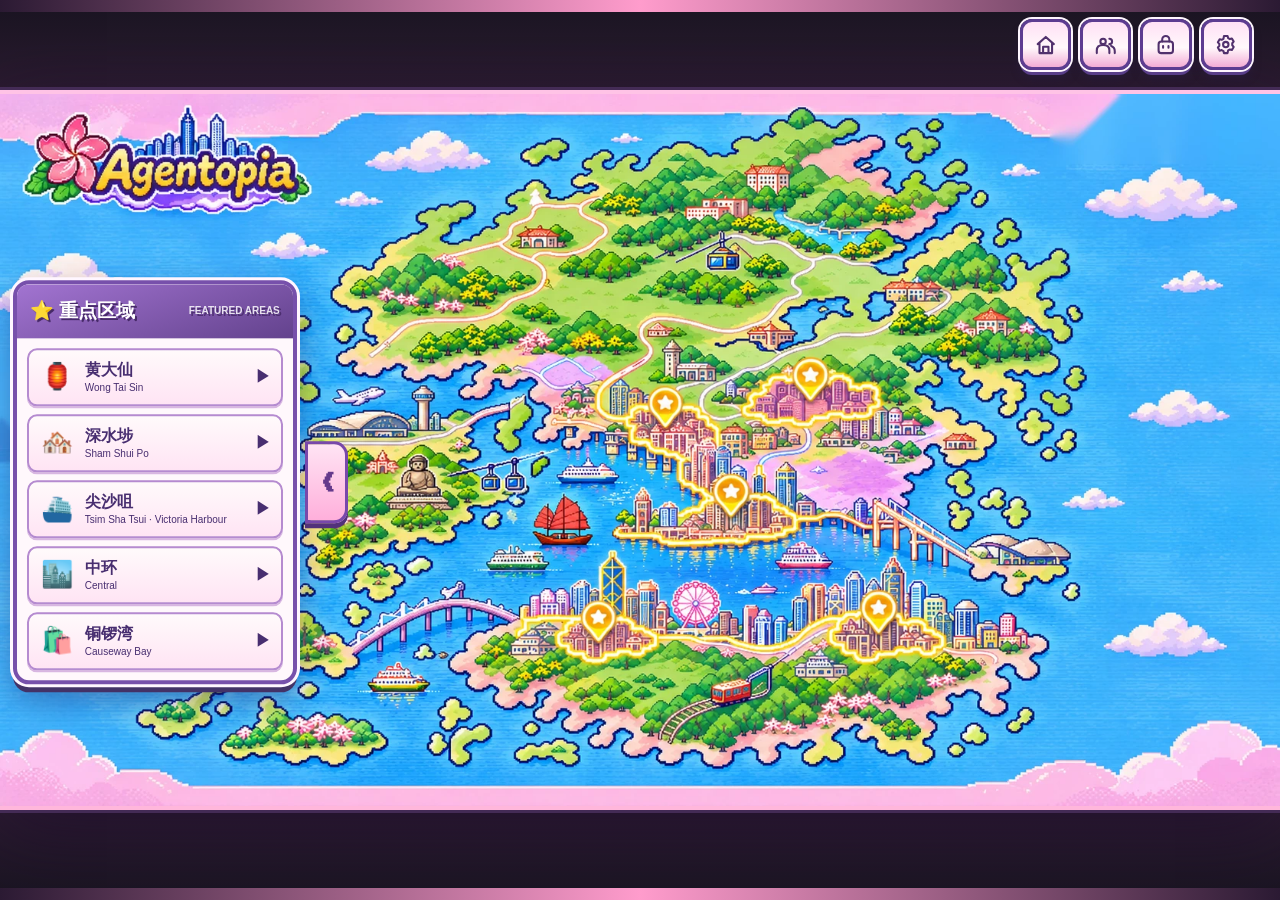
==== index.html @ 713b6c19 "Serve uploaded interactive map as the Pages homepage" ====
<!DOCTYPE html><html lang="zh-CN"><head><meta charset="UTF-8"><meta name="viewport" content="width=device-width,initial-scale=1"><title>Agentopia | Hong Kong World Map</title>
<style>
:root{--ink:#432754;--purple:#724fa6;--pink:#ffbde1;--cream:#fff7fb}*{box-sizing:border-box}html,body{margin:0;height:100%;overflow:hidden;font-family:'Trebuchet MS','PingFang SC','Microsoft YaHei',sans-serif;background:#1d1728;color:var(--ink)}button{cursor:pointer;font-family:inherit}body{background:linear-gradient(180deg,#191421 0%,#362039 16%,#f39dcd 50%,#362039 84%,#191421 100%)}.app{width:100vw;height:100dvh;display:grid;place-items:center;overflow:hidden;position:relative}.bar{position:absolute;left:0;right:0;height:12px;background:linear-gradient(90deg,#2b1a33,#ff9ccc,#2b1a33);z-index:3}.bar.top{top:0}.bar.bottom{bottom:0}.map-shell{position:relative;width:min(100vw,calc(100dvh * 1.775));aspect-ratio:1648/928;overflow:hidden;border-top:4px solid #ffc3e6;border-bottom:4px solid #ffb7db;box-shadow:0 0 0 3px #442b56,0 18px 70px #1d0a2c99;background:#6ac5ff}.map-view{position:absolute;inset:0;transform-origin:50% 50%;transition:transform .83s cubic-bezier(.19,.88,.2,1),filter .7s ease,opacity .67s ease}.map-art{width:100%;height:100%;object-fit:fill;display:block;image-rendering:auto;pointer-events:none;user-select:none}.hit{position:absolute;width:clamp(28px,3.2vw,49px);aspect-ratio:1;transform:translate(-50%,-50%);border:0;border-radius:50%;background:transparent;z-index:3;outline:none}.hit:focus-visible,.hit:hover{box-shadow:0 0 0 3px #fff,0 0 0 6px #ffd45d;background:#fffb9370}.hit:after{content:attr(data-name);position:absolute;top:110%;left:50%;transform:translateX(-50%) translateY(-3px);white-space:nowrap;background:#fff7fc;border:2px solid #774b9b;padding:5px 9px;color:#4d3170;font-size:clamp(11px,1.1vw,15px);font-weight:900;border-radius:9px;box-shadow:0 3px 0 #6b428c;opacity:0;pointer-events:none;transition:opacity .15s,transform .15s}.hit:hover:after,.hit:focus-visible:after{opacity:1;transform:translateX(-50%) translateY(0)}
/* Sidebar exists only as an HTML layer, not as image content */
.drawer{position:absolute;left:clamp(4px,1vw,16px);top:50%;transform:translateY(-42%);z-index:8;width:min(284px,31vw);transition:transform .35s cubic-bezier(.2,.8,.2,1)}.drawer.closed{transform:translate(calc(-100% - 20px),-42%)}.panel{border:4px solid #7750ab;border-radius:16px;box-shadow:0 0 0 3px #fff6ff,0 8px 0 #433267,0 14px 35px #291b5b72;overflow:hidden;background:#fff8fc}.panel-title{background:linear-gradient(160deg,#a274d1,#63428d);color:white;font-weight:900;font-size:19px;padding:14px 13px;text-shadow:2px 2px #462968;display:flex;align-items:center;gap:7px}.panel-title small{font-size:10px;opacity:.83;margin-left:auto}.nav{display:flex;flex-direction:column;padding:10px;gap:8px}.nav button{display:flex;align-items:center;gap:9px;text-align:left;width:100%;background:linear-gradient(#fffafb,#ffe4f4);border:2px solid #b58bd0;border-radius:10px;padding:9px;color:#482e70;min-height:58px;box-shadow:0 2px 0 #d8b6e1}.nav button:hover,.nav button:focus-visible{background:#ffe0f3;transform:translateX(3px);outline:2px solid #ffc75a}.em{font-size:26px;width:38px;text-align:center}.txt{flex:1}.txt strong{display:block;font-size:16px;line-height:1.3}.txt small{display:block;font-size:10px;line-height:1.3}.arr{font-size:17px}.drawer-toggle{position:absolute;left:calc(100% + 8px);top:50%;transform:translateY(-50%);width:43px;height:82px;border-radius:0 14px 14px 0;border:3px solid #7848aa;background:linear-gradient(#ffe4f4,#ffafdb);color:#65398b;font-size:25px;font-weight:bold;box-shadow:0 5px 0 #52327a}.drawer.closed .drawer-toggle{left:calc(100% + 18px)}.drawer-toggle:hover{background:#fff1fd}.zooming .map-view{transform:scale(3.7);filter:brightness(1.7) blur(3px);opacity:.15}.zooming .drawer{opacity:0;pointer-events:none}.destination{position:absolute;inset:0;background:#fff;z-index:15;display:none;flex-direction:column;animation:fadein .3s}.destination.show{display:flex}@keyframes fadein{from{opacity:0}to{opacity:1}}.dest-head{padding:16px 22px;background:#fce7f6;border-bottom:3px solid #be83ce;display:flex;align-items:center;gap:18px;flex-wrap:wrap}.back{border:2px solid #8554ae;padding:10px 15px;background:#fff;border-radius:10px;color:#613b80;font-size:14px;font-weight:900;box-shadow:0 3px 0 #ccb0e6}.dest-head strong{font-size:24px;color:#5e3a87}.dest-head small{font-size:13px;color:#9174ab;margin-left:10px}.blank{background:#fff;flex:1;display:grid;place-items:center}.blank-inside{border:3px dashed #d5c7df;border-radius:15px;padding:20px 30px;color:#a88bbd;text-align:center}.blank-inside h3{margin:0 0 8px;font-size:18px}.blank-inside p{margin:0;font-size:12px}.dest-foot{text-align:center;padding:10px;background:#fff8fc;color:#af9cc1;font-size:11px}
@media(max-width:850px){.drawer{width:min(255px,53vw);transform:translateY(-40%)}.drawer.closed{transform:translate(calc(-100% - 20px),-40%)}.panel-title{font-size:14px;padding:9px}.nav{padding:7px;gap:5px}.nav button{padding:5px;min-height:44px}.txt strong{font-size:12px}.txt small{font-size:9px}.em{font-size:19px;width:25px}.drawer-toggle{width:33px;height:61px;font-size:19px}.hit{width:36px}}@media(max-height:560px){.drawer{transform:translateY(-40%)}.drawer.closed{transform:translate(calc(-100% - 20px),-40%)}.nav button{min-height:39px}.panel-title{padding:7px}.em{font-size:17px}}@media(prefers-reduced-motion:reduce){*,*:before,*:after{transition-duration:.01ms!important;animation-duration:.01ms!important}}

/* DOM-based toolbar: nothing is baked into the map illustration. */
.toolbar{position:absolute;z-index:11;right:clamp(10px,2.2vw,35px);top:clamp(10px,1.5vw,24px);display:flex;gap:9px;align-items:center}
.tool{height:clamp(39px,4vw,56px);width:clamp(39px,4vw,56px);display:grid;place-items:center;background:linear-gradient(#ffe0f5,#fff8fb 57%,#f3acd6);color:#51316d;border:3px solid #5d3c91;border-radius:12px;box-shadow:0 0 0 2px #fef6fe,0 5px 0 #593e89,0 8px 10px #29204a63;transition:transform .14s,filter .14s}
.tool:hover,.tool:focus-visible{transform:translateY(-3px);filter:brightness(1.08);outline:2px solid #ffe05f}.tool svg{width:65%;height:65%;stroke:currentColor;stroke-width:2.3;stroke-linecap:round;stroke-linejoin:round;fill:none}.tool.active{background:linear-gradient(#fff4a3,#ffcb6d);color:#65356c}
.modal-scrim{display:none;position:absolute;inset:0;z-index:20;background:#120d2699;align-items:center;justify-content:center;padding:15px}.modal-scrim.open{display:flex}.modal{background:#fff8fc;border:4px solid #7750aa;outline:3px solid #fff;box-shadow:0 14px 50px #120b3899;border-radius:16px;width:min(440px,94vw);overflow:hidden}.modal-head{background:linear-gradient(90deg,#9e67cb,#66438f);color:#fff;padding:14px 17px;display:flex;justify-content:space-between;align-items:center;font-weight:900;font-size:20px}.close-modal{background:#fff;border:2px solid #603b89;border-radius:8px;width:33px;height:33px;color:#66438f;font-size:20px;font-weight:bold}.modal-body{padding:24px;line-height:1.6}.modal-body p{margin:8px 0}.modal-body label{display:flex;align-items:center;gap:10px;cursor:pointer;font-weight:700;margin:8px 0}.modal-body input{accent-color:#8352ad}
body.pink-theme{background:linear-gradient(180deg,#ab548c,#ffd4e9 14%,#ffe4f3 50%,#ffd4e9 86%,#ab548c)}
@media(max-width:850px){.toolbar{gap:5px;right:9px;top:8px}.tool{width:34px;height:34px;border-width:2px;border-radius:8px}}
</style></head><body><main class="app" id="app"><div class="bar top"></div><div class="bar bottom"></div><section class="map-shell" id="shell" aria-label="Agentopia 香港世界地图"><div class="map-view" id="mapView"><img class="map-art" alt="香港像素风地图，五个地区有金色高亮标记" src="[data-uri]"><div id="hits"></div></div><aside class="drawer" id="drawer"><div class="panel"><div class="panel-title">⭐ 重点区域 <small>FEATURED AREAS</small></div><nav class="nav" id="nav"></nav></div><button class="drawer-toggle" id="toggle" type="button" aria-expanded="true" aria-label="收起重点区域菜单">❮</button></aside></section><div class="toolbar" aria-label="游戏功能菜单">
<button class="tool" id="homeTool" aria-label="首页" title="首页"><svg viewBox="0 0 24 24"><path d="m3 11 9-8 9 8M5 10v11h14V10M9 21v-7h6v7"/></svg></button>
<button class="tool" data-panel="friends" aria-label="好友与社交" title="好友与社交"><svg viewBox="0 0 24 24"><circle cx="9" cy="8" r="3"/><path d="M2 21v-3c0-4 3-6 7-6s7 2 7 6v3M16 5a3 3 0 0 1 0 6m2 2c3 1 4 3 4 6v2"/></svg></button>
<button class="tool" data-panel="bag" aria-label="背包" title="背包"><svg viewBox="0 0 24 24"><rect x="4" y="8" width="16" height="13" rx="3"/><path d="M8 8V6a4 4 0 0 1 8 0v2M9 13v2m6-2v2"/></svg></button>
<button class="tool" data-panel="settings" aria-label="设置" title="设置"><svg viewBox="0 0 24 24"><path d="M10 2h4l.6 2.3 2 1.1 2.2-.7 2 3.5-1.6 1.8v2.3l1.6 1.8-2 3.5-2.2-.7-2 1.1L14 21h-4l-.6-2.3-2-1.1-2.2.7-2-3.5 1.6-1.8v-2.3L3.2 9l2-3.5 2.2.7 2-1.1z"/><circle cx="12" cy="11.5" r="3"/></svg></button>
</div><div class="modal-scrim" id="modalScrim" role="presentation"><section class="modal" role="dialog" aria-modal="true" aria-labelledby="modalTitle"><div class="modal-head"><span id="modalTitle"></span><button class="close-modal" id="closeModal" aria-label="关闭">×</button></div><div class="modal-body" id="modalBody"></div></section></div><section class="destination" id="destination"><header class="dest-head"><button class="back" id="back">← 返回香港地图</button><div><strong id="destCN"></strong><small id="destEN"></small></div></header><div class="blank"><div class="blank-inside"><h3>AREA MAP · COMING SOON</h3><p>这里预留未来的 2D 像素街区地图</p></div></div><div class="dest-foot">Agentopia · Hong Kong World</div></section></main><script>
const locations=[{name:'黄大仙',en:'Wong Tai Sin',icon:'🏮',x:63.3,y:39.6},{name:'深水埗',en:'Sham Shui Po',icon:'🏘️',x:52.0,y:43.3},{name:'尖沙咀',en:'Tsim Sha Tsui · Victoria Harbour',icon:'⛴️',x:57.2,y:56.7},{name:'中环',en:'Central',icon:'🏙️',x:46.8,y:74.3},{name:'铜锣湾',en:'Causeway Bay',icon:'🛍️',x:68.7,y:72.5}];
const app=document.getElementById('app'),shell=document.getElementById('shell'),view=document.getElementById('mapView'),drawer=document.getElementById('drawer'),toggle=document.getElementById('toggle'),nav=document.getElementById('nav'),hits=document.getElementById('hits'),dest=document.getElementById('destination');let timer;
locations.forEach(p=>{const b=document.createElement('button');b.type='button';b.innerHTML=`<span class="em">${p.icon}</span><span class="txt"><strong>${p.name}</strong><small>${p.en}</small></span><span class="arr">▶</span>`;b.onclick=()=>enter(p);nav.appendChild(b);const h=document.createElement('button');h.type='button';h.className='hit';h.style.left=p.x+'%';h.style.top=p.y+'%';h.dataset.name=p.name;h.setAttribute('aria-label',`进入${p.name}`);h.onclick=()=>enter(p);hits.appendChild(h)});
toggle.onclick=()=>{const isClosed=drawer.classList.toggle('closed');toggle.textContent=isClosed?'❯':'❮';toggle.setAttribute('aria-expanded',String(!isClosed));toggle.setAttribute('aria-label',isClosed?'展开重点区域菜单':'收起重点区域菜单')};
function enter(p){if(app.classList.contains('zooming'))return;view.style.transformOrigin=p.x+'% '+p.y+'%';document.getElementById('destCN').textContent=p.icon+' '+p.name;document.getElementById('destEN').textContent=p.en;app.classList.add('zooming');clearTimeout(timer);timer=setTimeout(()=>{dest.classList.add('show');},760)}
function goBack(){clearTimeout(timer);dest.classList.remove('show');app.classList.remove('zooming');setTimeout(()=>view.style.transformOrigin='50% 50%',880)}document.getElementById('back').onclick=goBack;document.addEventListener('keydown',e=>{if(e.key==='Escape'&&dest.classList.contains('show'))goBack()});

const modalScrim=document.getElementById('modalScrim');
const modalTitle=document.getElementById('modalTitle');
const modalBody=document.getElementById('modalBody');
const openPanel=kind=>{
 const panels={
 friends:['👥 好友与社交','<p>Agentopia 的好友与多人互动入口。</p><p>好友列表与 Agent 互动功能将在这里接入。</p>'],
 bag:['🎒 我的背包','<p>这里将展示玩家收集的物品与道具。</p><p>当前为可交互的界面占位。</p>'],
 settings:['⚙️ 游戏设置','<p>选择网页背景主题：</p><label><input type="radio" name="theme" value="dark" '+(!document.body.classList.contains('pink-theme')?'checked':'')+'> 暗色 / 紫黑</label><label><input type="radio" name="theme" value="pink" '+(document.body.classList.contains('pink-theme')?'checked':'')+'> 粉色 / 樱花</label>']
 };
 modalTitle.textContent=panels[kind][0];modalBody.innerHTML=panels[kind][1];modalScrim.classList.add('open');
 document.querySelectorAll('input[name="theme"]').forEach(el=>el.onchange=()=>document.body.classList.toggle('pink-theme',el.value==='pink'));
};
document.querySelectorAll('[data-panel]').forEach(b=>b.addEventListener('click',()=>openPanel(b.dataset.panel)));
document.getElementById('homeTool').addEventListener('click',()=>{modalScrim.classList.remove('open');goBack();});
document.getElementById('closeModal').addEventListener('click',()=>modalScrim.classList.remove('open'));
modalScrim.addEventListener('click',e=>{if(e.target===modalScrim)modalScrim.classList.remove('open')});
document.addEventListener('keydown',e=>{if(e.key==='Escape')modalScrim.classList.remove('open')});
</script></body></html>
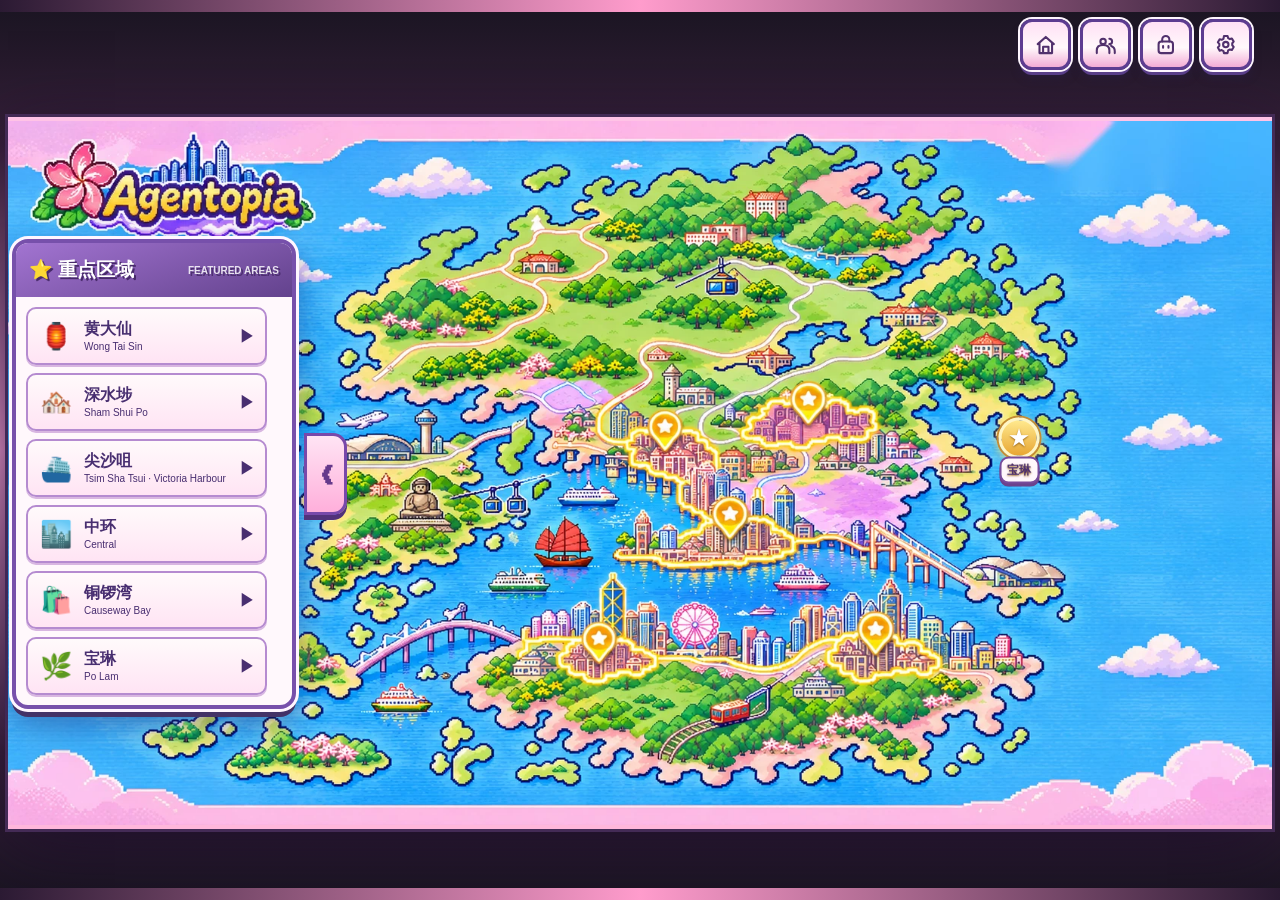
==== commit 5a121312: "Adapt map layout to screens, scroll area menu, and add Po Lam" ====
--- a/index.html
+++ b/index.html
@@ -12,15 +12,37 @@
 .modal-scrim{display:none;position:absolute;inset:0;z-index:20;background:#120d2699;align-items:center;justify-content:center;padding:15px}.modal-scrim.open{display:flex}.modal{background:#fff8fc;border:4px solid #7750aa;outline:3px solid #fff;box-shadow:0 14px 50px #120b3899;border-radius:16px;width:min(440px,94vw);overflow:hidden}.modal-head{background:linear-gradient(90deg,#9e67cb,#66438f);color:#fff;padding:14px 17px;display:flex;justify-content:space-between;align-items:center;font-weight:900;font-size:20px}.close-modal{background:#fff;border:2px solid #603b89;border-radius:8px;width:33px;height:33px;color:#66438f;font-size:20px;font-weight:bold}.modal-body{padding:24px;line-height:1.6}.modal-body p{margin:8px 0}.modal-body label{display:flex;align-items:center;gap:10px;cursor:pointer;font-weight:700;margin:8px 0}.modal-body input{accent-color:#8352ad}
 body.pink-theme{background:linear-gradient(180deg,#ab548c,#ffd4e9 14%,#ffe4f3 50%,#ffd4e9 86%,#ab548c)}
 @media(max-width:850px){.toolbar{gap:5px;right:9px;top:8px}.tool{width:34px;height:34px;border-width:2px;border-radius:8px}}
-</style></head><body><main class="app" id="app"><div class="bar top"></div><div class="bar bottom"></div><section class="map-shell" id="shell" aria-label="Agentopia 香港世界地图"><div class="map-view" id="mapView"><img class="map-art" alt="香港像素风地图，五个地区有金色高亮标记" src="[data-uri]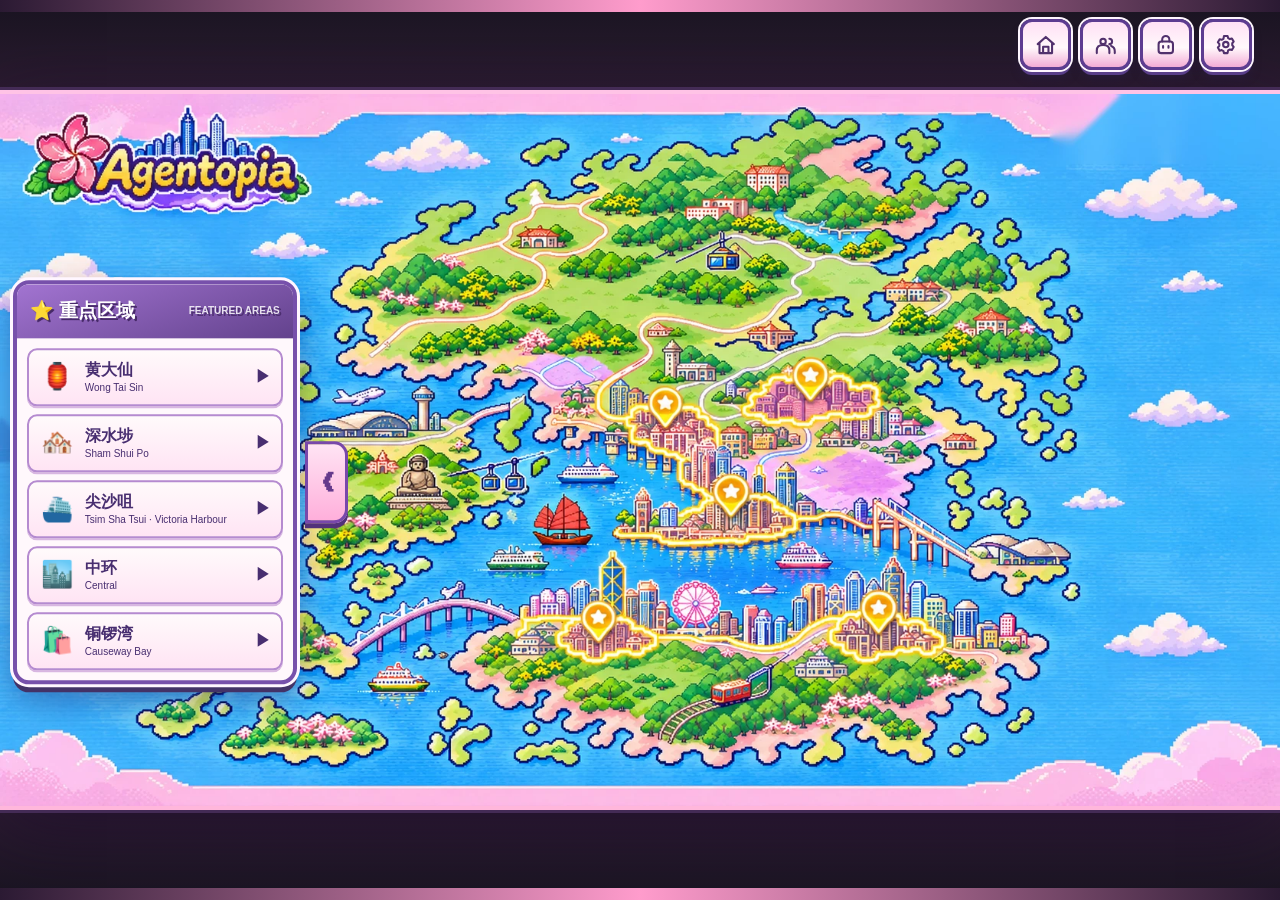
==== commit c26ab9ad: "Revert "Adapt map layout to screens, scroll area menu, and add Po Lam" This reverts commit 5a121312b" ====
--- a/index.html
+++ b/index.html
@@ -12,37 +12,15 @@
 .modal-scrim{display:none;position:absolute;inset:0;z-index:20;background:#120d2699;align-items:center;justify-content:center;padding:15px}.modal-scrim.open{display:flex}.modal{background:#fff8fc;border:4px solid #7750aa;outline:3px solid #fff;box-shadow:0 14px 50px #120b3899;border-radius:16px;width:min(440px,94vw);overflow:hidden}.modal-head{background:linear-gradient(90deg,#9e67cb,#66438f);color:#fff;padding:14px 17px;display:flex;justify-content:space-between;align-items:center;font-weight:900;font-size:20px}.close-modal{background:#fff;border:2px solid #603b89;border-radius:8px;width:33px;height:33px;color:#66438f;font-size:20px;font-weight:bold}.modal-body{padding:24px;line-height:1.6}.modal-body p{margin:8px 0}.modal-body label{display:flex;align-items:center;gap:10px;cursor:pointer;font-weight:700;margin:8px 0}.modal-body input{accent-color:#8352ad}
 body.pink-theme{background:linear-gradient(180deg,#ab548c,#ffd4e9 14%,#ffe4f3 50%,#ffd4e9 86%,#ab548c)}
 @media(max-width:850px){.toolbar{gap:5px;right:9px;top:8px}.tool{width:34px;height:34px;border-width:2px;border-radius:8px}}
-
-/* Keep controls within the viewport, independently of the map aspect ratio. */
-.app{height:100vh;height:100dvh;padding:64px 8px 18px}
-.map-shell{width:min(100%,calc((100dvh - 82px)*1648/928));aspect-ratio:1648/928}
-.drawer{left:12px;top:76px;bottom:28px;transform:none;width:min(284px,32vw);display:flex;align-items:center;pointer-events:none}
-.drawer.closed{transform:translateX(calc(-100% - 20px))}
-.panel{width:100%;max-height:100%;display:flex;flex-direction:column;pointer-events:auto}
-.panel-title{flex-shrink:0}.nav{min-height:0;overflow-y:scroll;overflow-x:hidden;overscroll-behavior:contain;scrollbar-gutter:stable;scrollbar-width:auto;scrollbar-color:#9764bb #f4e2f2;touch-action:pan-y}
-.nav::-webkit-scrollbar{width:10px}.nav::-webkit-scrollbar-track{background:#f4e2f2;border-radius:8px}.nav::-webkit-scrollbar-thumb{background:#9764bb;border:2px solid #f4e2f2;border-radius:8px}
-.nav button{flex-shrink:0}.drawer-toggle{pointer-events:auto}.txt{min-width:0}.txt small{overflow-wrap:anywhere}
-.hit.new-area{background:linear-gradient(#ffe98e,#e8a633);border:3px solid #fff5c6;color:white;box-shadow:0 0 0 2px #c48c35,0 3px 12px #ffdd68;font-size:22px;text-shadow:0 1px 2px #97641a}
-.hit.new-area:after{opacity:1;top:112%;font-size:12px;padding:3px 6px}
-.modal{max-height:calc(100dvh - 36px);display:flex;flex-direction:column}.modal-head{flex-shrink:0}.modal-body{overflow-y:auto;min-height:0}.destination{overflow-y:auto}.blank{min-height:180px;padding:16px}
-@media(max-width:600px) and (orientation:portrait){
-.app{display:flex;flex-direction:column;justify-content:flex-start;padding:64px 8px 18px;gap:16px}
-.map-shell{width:100%;flex-shrink:0}
-.drawer{position:relative;left:auto;top:auto;bottom:auto;transform:none;width:calc(100% - 46px);align-self:flex-start;flex:1;min-height:0;align-items:stretch}
-.drawer.closed{transform:translateX(calc(-100% - 20px))}.panel{max-height:100%}
-.panel-title{font-size:16px;padding:10px}.nav button{min-height:54px}.txt strong{font-size:15px}.txt small{font-size:11px}.drawer-toggle{left:calc(100% + 6px)}
-.hit{width:28px}.hit.new-area{font-size:16px}.hit.new-area:after{font-size:10px}
-}
-@media(max-height:450px) and (orientation:landscape){.drawer{top:58px;bottom:16px}.panel-title{padding:7px}.nav button{min-height:44px}}
-</style></head><body><main class="app" id="app"><div class="bar top"></div><div class="bar bottom"></div><section class="map-shell" id="shell" aria-label="Agentopia 香港世界地图"><div class="map-view" id="mapView"><img class="map-art" alt="香港像素风地图，六个地区设有可交互入口" src="[data-uri]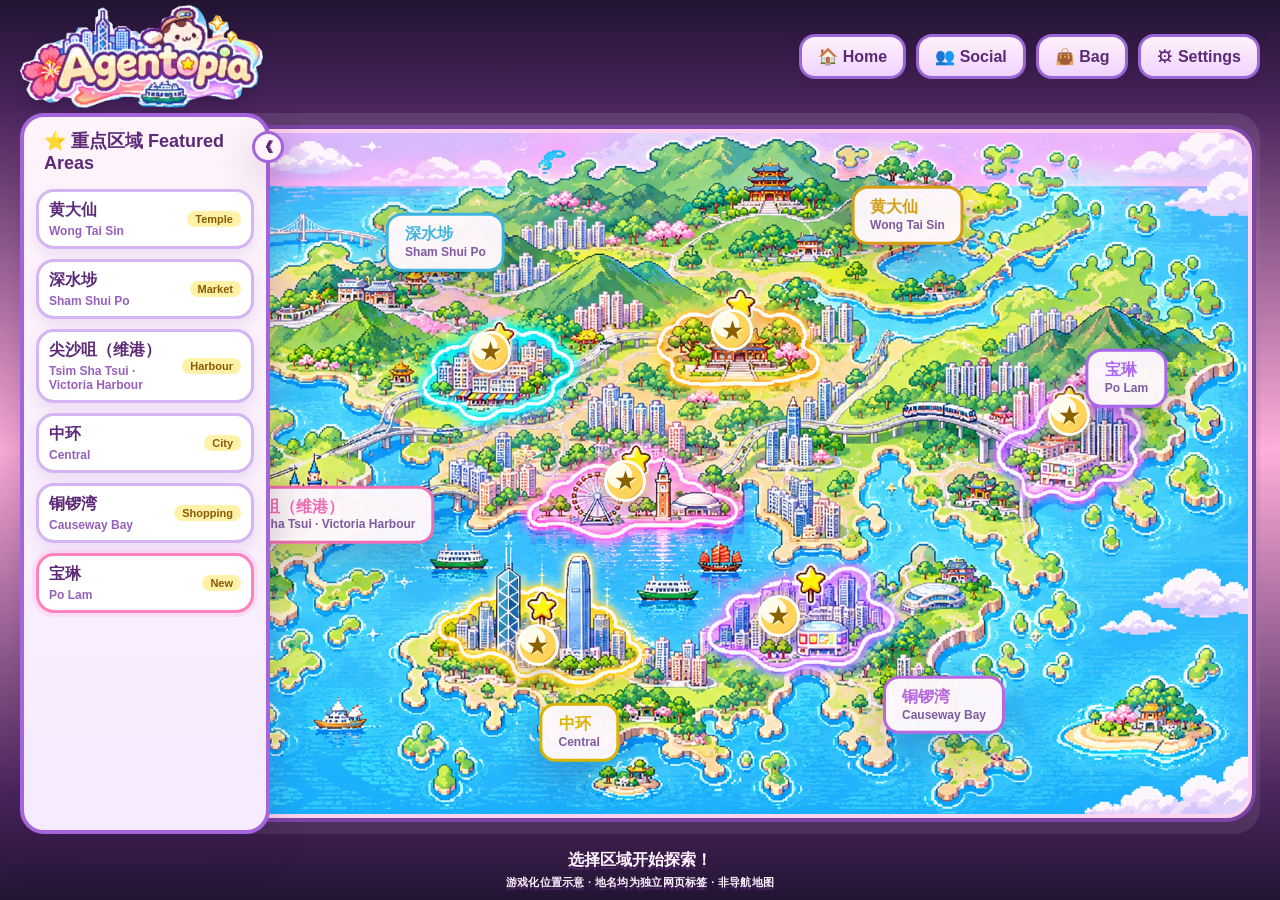
==== commit c1afec88: "Replace frontend with user-provided Hong Kong map v7" ====
--- a/index.html
+++ b/index.html
@@ -1,45 +1,343 @@
-<!DOCTYPE html><html lang="zh-CN"><head><meta charset="UTF-8"><meta name="viewport" content="width=device-width,initial-scale=1"><title>Agentopia | Hong Kong World Map</title>
+<!DOCTYPE html>
+<html lang="zh-CN">
+<head>
+<meta charset="UTF-8" />
+<meta name="viewport" content="width=device-width, initial-scale=1.0" />
+<title>Agentopia · Hong Kong + Po Lam Web Demo</title>
 <style>
-:root{--ink:#432754;--purple:#724fa6;--pink:#ffbde1;--cream:#fff7fb}*{box-sizing:border-box}html,body{margin:0;height:100%;overflow:hidden;font-family:'Trebuchet MS','PingFang SC','Microsoft YaHei',sans-serif;background:#1d1728;color:var(--ink)}button{cursor:pointer;font-family:inherit}body{background:linear-gradient(180deg,#191421 0%,#362039 16%,#f39dcd 50%,#362039 84%,#191421 100%)}.app{width:100vw;height:100dvh;display:grid;place-items:center;overflow:hidden;position:relative}.bar{position:absolute;left:0;right:0;height:12px;background:linear-gradient(90deg,#2b1a33,#ff9ccc,#2b1a33);z-index:3}.bar.top{top:0}.bar.bottom{bottom:0}.map-shell{position:relative;width:min(100vw,calc(100dvh * 1.775));aspect-ratio:1648/928;overflow:hidden;border-top:4px solid #ffc3e6;border-bottom:4px solid #ffb7db;box-shadow:0 0 0 3px #442b56,0 18px 70px #1d0a2c99;background:#6ac5ff}.map-view{position:absolute;inset:0;transform-origin:50% 50%;transition:transform .83s cubic-bezier(.19,.88,.2,1),filter .7s ease,opacity .67s ease}.map-art{width:100%;height:100%;object-fit:fill;display:block;image-rendering:auto;pointer-events:none;user-select:none}.hit{position:absolute;width:clamp(28px,3.2vw,49px);aspect-ratio:1;transform:translate(-50%,-50%);border:0;border-radius:50%;background:transparent;z-index:3;outline:none}.hit:focus-visible,.hit:hover{box-shadow:0 0 0 3px #fff,0 0 0 6px #ffd45d;background:#fffb9370}.hit:after{content:attr(data-name);position:absolute;top:110%;left:50%;transform:translateX(-50%) translateY(-3px);white-space:nowrap;background:#fff7fc;border:2px solid #774b9b;padding:5px 9px;color:#4d3170;font-size:clamp(11px,1.1vw,15px);font-weight:900;border-radius:9px;box-shadow:0 3px 0 #6b428c;opacity:0;pointer-events:none;transition:opacity .15s,transform .15s}.hit:hover:after,.hit:focus-visible:after{opacity:1;transform:translateX(-50%) translateY(0)}
-/* Sidebar exists only as an HTML layer, not as image content */
-.drawer{position:absolute;left:clamp(4px,1vw,16px);top:50%;transform:translateY(-42%);z-index:8;width:min(284px,31vw);transition:transform .35s cubic-bezier(.2,.8,.2,1)}.drawer.closed{transform:translate(calc(-100% - 20px),-42%)}.panel{border:4px solid #7750ab;border-radius:16px;box-shadow:0 0 0 3px #fff6ff,0 8px 0 #433267,0 14px 35px #291b5b72;overflow:hidden;background:#fff8fc}.panel-title{background:linear-gradient(160deg,#a274d1,#63428d);color:white;font-weight:900;font-size:19px;padding:14px 13px;text-shadow:2px 2px #462968;display:flex;align-items:center;gap:7px}.panel-title small{font-size:10px;opacity:.83;margin-left:auto}.nav{display:flex;flex-direction:column;padding:10px;gap:8px}.nav button{display:flex;align-items:center;gap:9px;text-align:left;width:100%;background:linear-gradient(#fffafb,#ffe4f4);border:2px solid #b58bd0;border-radius:10px;padding:9px;color:#482e70;min-height:58px;box-shadow:0 2px 0 #d8b6e1}.nav button:hover,.nav button:focus-visible{background:#ffe0f3;transform:translateX(3px);outline:2px solid #ffc75a}.em{font-size:26px;width:38px;text-align:center}.txt{flex:1}.txt strong{display:block;font-size:16px;line-height:1.3}.txt small{display:block;font-size:10px;line-height:1.3}.arr{font-size:17px}.drawer-toggle{position:absolute;left:calc(100% + 8px);top:50%;transform:translateY(-50%);width:43px;height:82px;border-radius:0 14px 14px 0;border:3px solid #7848aa;background:linear-gradient(#ffe4f4,#ffafdb);color:#65398b;font-size:25px;font-weight:bold;box-shadow:0 5px 0 #52327a}.drawer.closed .drawer-toggle{left:calc(100% + 18px)}.drawer-toggle:hover{background:#fff1fd}.zooming .map-view{transform:scale(3.7);filter:brightness(1.7) blur(3px);opacity:.15}.zooming .drawer{opacity:0;pointer-events:none}.destination{position:absolute;inset:0;background:#fff;z-index:15;display:none;flex-direction:column;animation:fadein .3s}.destination.show{display:flex}@keyframes fadein{from{opacity:0}to{opacity:1}}.dest-head{padding:16px 22px;background:#fce7f6;border-bottom:3px solid #be83ce;display:flex;align-items:center;gap:18px;flex-wrap:wrap}.back{border:2px solid #8554ae;padding:10px 15px;background:#fff;border-radius:10px;color:#613b80;font-size:14px;font-weight:900;box-shadow:0 3px 0 #ccb0e6}.dest-head strong{font-size:24px;color:#5e3a87}.dest-head small{font-size:13px;color:#9174ab;margin-left:10px}.blank{background:#fff;flex:1;display:grid;place-items:center}.blank-inside{border:3px dashed #d5c7df;border-radius:15px;padding:20px 30px;color:#a88bbd;text-align:center}.blank-inside h3{margin:0 0 8px;font-size:18px}.blank-inside p{margin:0;font-size:12px}.dest-foot{text-align:center;padding:10px;background:#fff8fc;color:#af9cc1;font-size:11px}
-@media(max-width:850px){.drawer{width:min(255px,53vw);transform:translateY(-40%)}.drawer.closed{transform:translate(calc(-100% - 20px),-40%)}.panel-title{font-size:14px;padding:9px}.nav{padding:7px;gap:5px}.nav button{padding:5px;min-height:44px}.txt strong{font-size:12px}.txt small{font-size:9px}.em{font-size:19px;width:25px}.drawer-toggle{width:33px;height:61px;font-size:19px}.hit{width:36px}}@media(max-height:560px){.drawer{transform:translateY(-40%)}.drawer.closed{transform:translate(calc(-100% - 20px),-40%)}.nav button{min-height:39px}.panel-title{padding:7px}.em{font-size:17px}}@media(prefers-reduced-motion:reduce){*,*:before,*:after{transition-duration:.01ms!important;animation-duration:.01ms!important}}
-
-/* DOM-based toolbar: nothing is baked into the map illustration. */
-.toolbar{position:absolute;z-index:11;right:clamp(10px,2.2vw,35px);top:clamp(10px,1.5vw,24px);display:flex;gap:9px;align-items:center}
-.tool{height:clamp(39px,4vw,56px);width:clamp(39px,4vw,56px);display:grid;place-items:center;background:linear-gradient(#ffe0f5,#fff8fb 57%,#f3acd6);color:#51316d;border:3px solid #5d3c91;border-radius:12px;box-shadow:0 0 0 2px #fef6fe,0 5px 0 #593e89,0 8px 10px #29204a63;transition:transform .14s,filter .14s}
-.tool:hover,.tool:focus-visible{transform:translateY(-3px);filter:brightness(1.08);outline:2px solid #ffe05f}.tool svg{width:65%;height:65%;stroke:currentColor;stroke-width:2.3;stroke-linecap:round;stroke-linejoin:round;fill:none}.tool.active{background:linear-gradient(#fff4a3,#ffcb6d);color:#65356c}
-.modal-scrim{display:none;position:absolute;inset:0;z-index:20;background:#120d2699;align-items:center;justify-content:center;padding:15px}.modal-scrim.open{display:flex}.modal{background:#fff8fc;border:4px solid #7750aa;outline:3px solid #fff;box-shadow:0 14px 50px #120b3899;border-radius:16px;width:min(440px,94vw);overflow:hidden}.modal-head{background:linear-gradient(90deg,#9e67cb,#66438f);color:#fff;padding:14px 17px;display:flex;justify-content:space-between;align-items:center;font-weight:900;font-size:20px}.close-modal{background:#fff;border:2px solid #603b89;border-radius:8px;width:33px;height:33px;color:#66438f;font-size:20px;font-weight:bold}.modal-body{padding:24px;line-height:1.6}.modal-body p{margin:8px 0}.modal-body label{display:flex;align-items:center;gap:10px;cursor:pointer;font-weight:700;margin:8px 0}.modal-body input{accent-color:#8352ad}
-body.pink-theme{background:linear-gradient(180deg,#ab548c,#ffd4e9 14%,#ffe4f3 50%,#ffd4e9 86%,#ab548c)}
-@media(max-width:850px){.toolbar{gap:5px;right:9px;top:8px}.tool{width:34px;height:34px;border-width:2px;border-radius:8px}}
-</style></head><body><main class="app" id="app"><div class="bar top"></div><div class="bar bottom"></div><section class="map-shell" id="shell" aria-label="Agentopia 香港世界地图"><div class="map-view" id="mapView"><img class="map-art" alt="香港像素风地图，五个地区有金色高亮标记" src="[data-uri]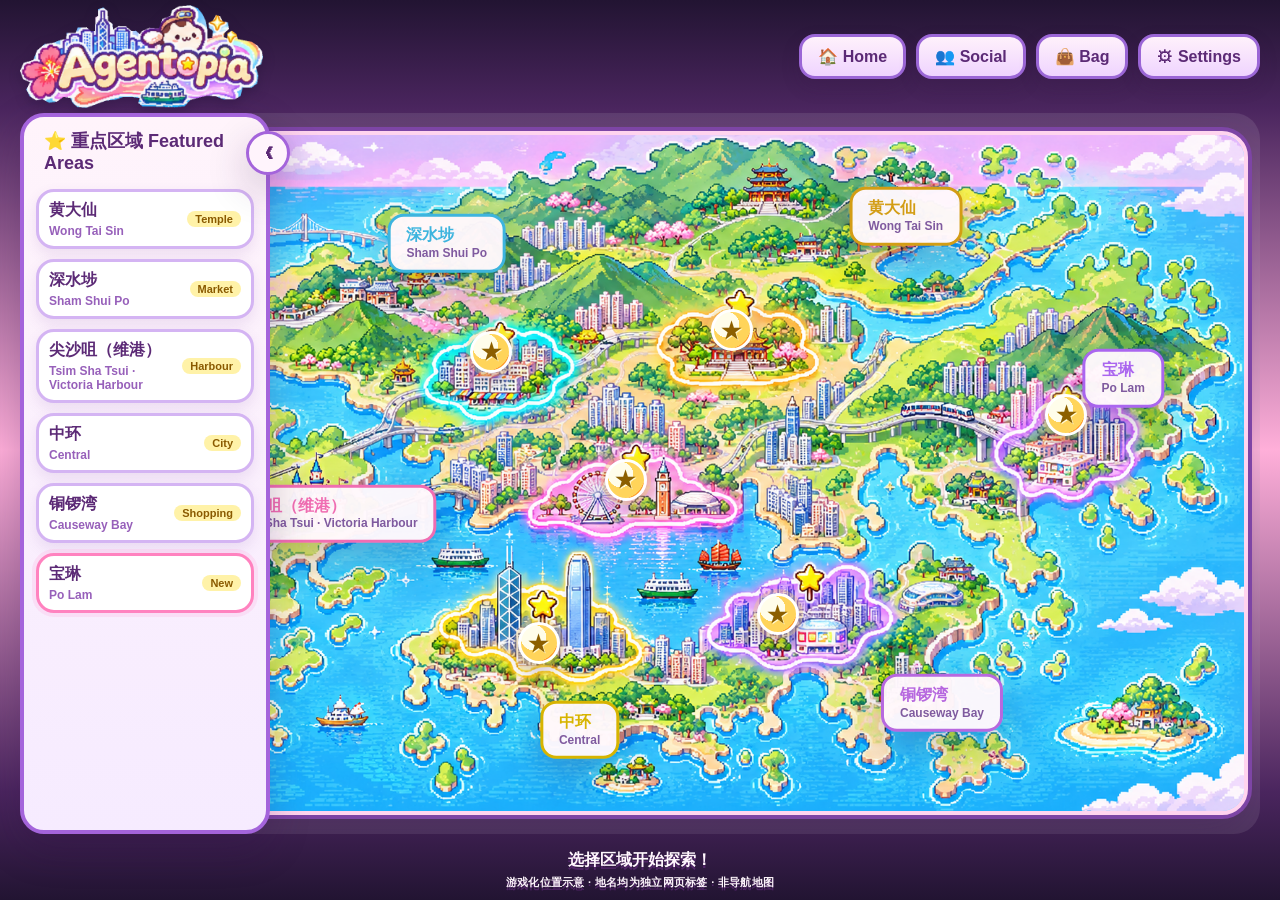
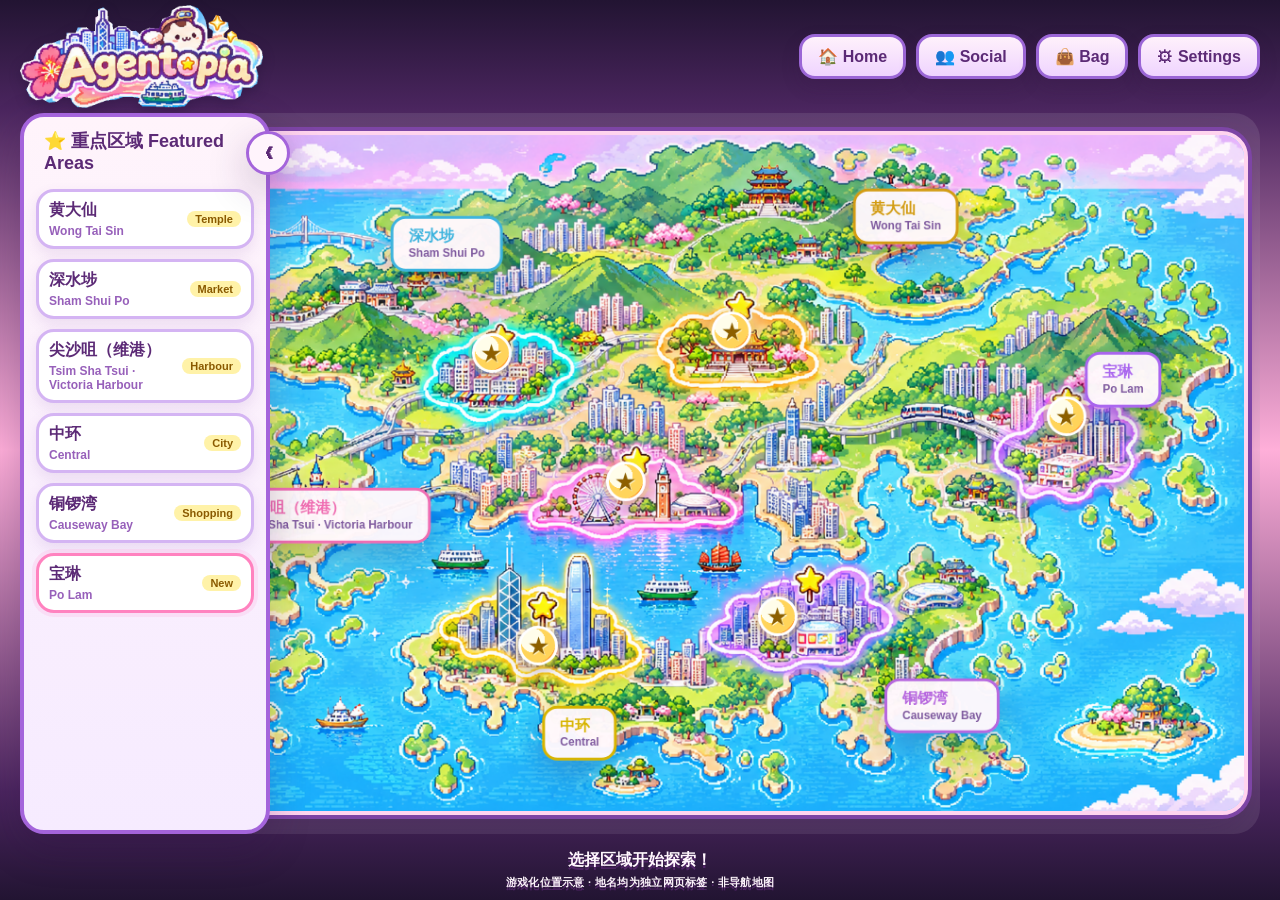
